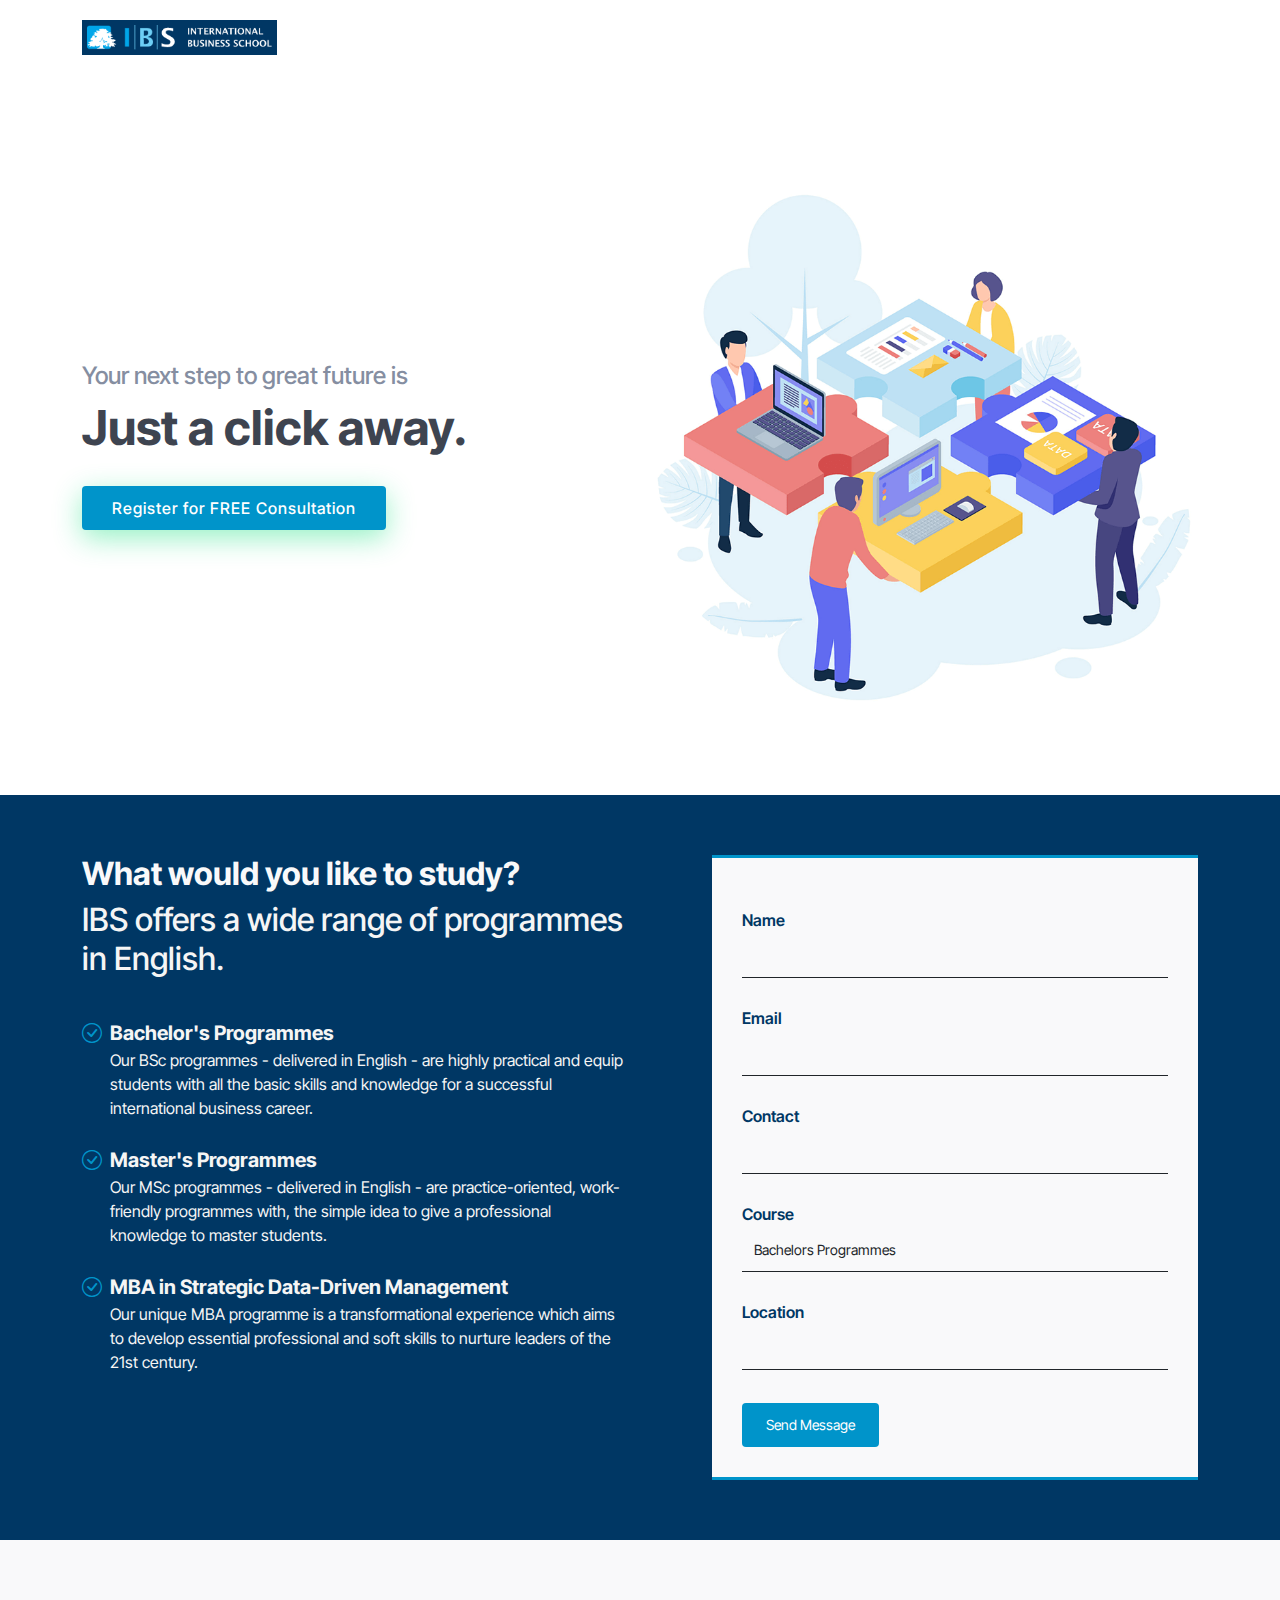
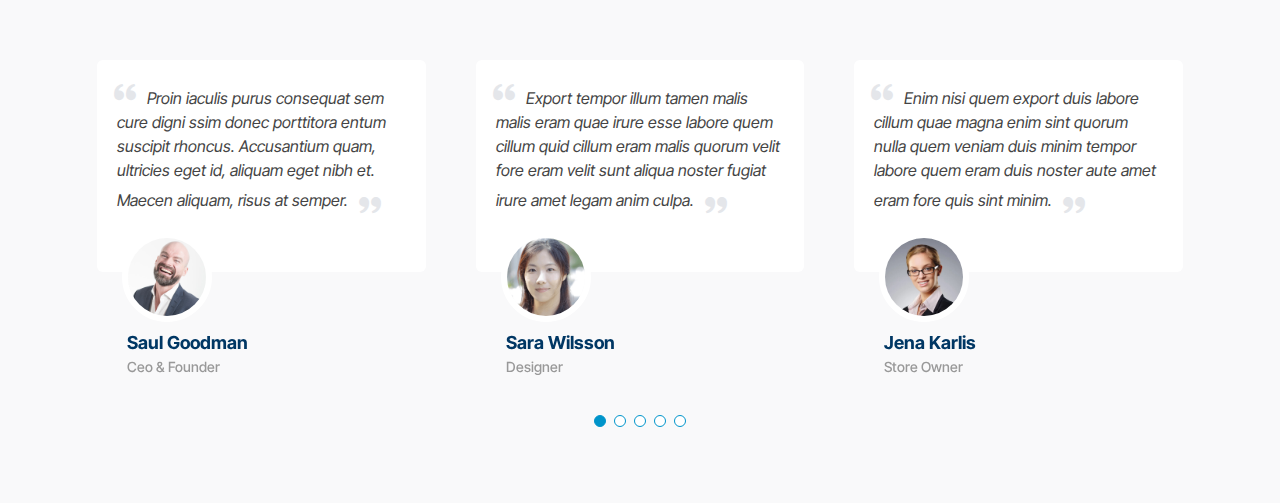
==== index.html @ 45994ca2 "first commit" ====
<!DOCTYPE html>
<html lang="en">

<head>
  <meta charset="utf-8">
  <meta content="width=device-width, initial-scale=1.0" name="viewport">

  <title>eNno Bootstrap Template - Index</title>
  <meta content="" name="description">
  <meta content="" name="keywords">

  <!-- Favicons -->
  <link href="image/favicon.png" rel="icon">
  <link href="image/apple-touch-icon.png" rel="apple-touch-icon">

  <!-- Google Fonts -->
  <link href="https://fonts.googleapis.com/css?family=Open+Sans:300,300i,400,400i,600,600i,700,700i|Raleway:300,300i,400,400i,500,500i,600,600i,700,700i|Poppins:300,300i,400,400i,500,500i,600,600i,700,700i" rel="stylesheet">

  <script src="https://ajax.googleapis.com/ajax/libs/jquery/3.6.3/jquery.min.js"></script>
  <!-- Vendor CSS Files -->
  <link href="css/bootstrap.min.css" rel="stylesheet">
  <link href="css/bootstrap-icons.css" rel="stylesheet">
  <link href="css/boxicons.min.css" rel="stylesheet">
  <link href="css/glightbox.min.css" rel="stylesheet">
  <link href="css/swiper-bundle.min.css" rel="stylesheet">

  <!-- Template Main CSS File -->
  <link href="css/style.css" rel="stylesheet">
  <base target="_top">
</head>

<body>

    <!-- ======= Header ======= -->
    <header id="header" class="">
        <div class="container d-flex align-items-center justify-content-between">

        <!-- <h1 class="logo"><a href="index.html">eNno</a></h1> -->
        <!-- Uncomment below if you prefer to use an image logo -->
        <a href="index.html" class="logo"><img src="image/logo.png" alt="" class="img-fluid"></a>

        

        </div>
    </header><!-- End Header -->

  <!-- ======= Hero Section ======= -->
  <section id="hero" class="d-flex align-items-center">

    <div class="container">
      <div class="row">
        <div class="col-lg-6 pt-5 pt-lg-0 order-2 order-lg-1 d-flex flex-column justify-content-center">
          <h2 >Your next step to great future is </h2>
          <h1>Just a click away.</h1>
          <div class="d-flex">
            <a href="#about" class="btn-get-started">Register for FREE Consultation</a>
          </div>
        </div>
        <div class="col-lg-6 order-1 order-lg-2 hero-img">
          <img src="image/hero-img.png" class="img-fluid animated" alt="">
        </div>
      </div>
    </div>

  </section><!-- End Hero -->

  <main id="main">


    <!-- ======= About Section ======= -->
    <section id="about" class="about">
      <div class="container">

        <div class="row">
          <div class="col-lg-6 pt-4 pt-lg-0 content">
            <h3>What would you like to study?</h3>
            <h2>IBS offers a wide range of programmes in English.</h2>
            <ul>
                <li>
                    <i class="bi bi-check-circle"></i>
                    <strong>Bachelor's Programmes</strong>
                    <p>Our BSc programmes - delivered in English - are highly practical and equip students with all the basic skills and knowledge for a successful international business career.</p>
                </li>
                <li>
                    <i class="bi bi-check-circle"></i>
                    <strong>Master's Programmes</strong>
                    <p>Our MSc programmes - delivered in English - are practice-oriented, work-friendly programmes with, the simple idea to give a professional knowledge to master students.</p>
                </li>
                <li>
                    <i class="bi bi-check-circle"></i>
                    <strong>MBA in Strategic Data-Driven Management</strong>
                    <p>Our unique MBA programme is a transformational experience which aims to develop essential&nbsp;professional and soft skills&nbsp;to nurture leaders of the 21st century.</p>
                </li>
            </ul>
            
          </div>
          <div class="col-lg-6">
            <!-- <img src="assets/img/about.png" class="img-fluid" alt=""> -->

            <script type="text/javascript">var submitted=false;</script>
            <iframe name="hidden_iframe" id="hidden_iframe" style="display:none;" onload="if(submitted)  {window.location='/thank-you.html';}"></iframe>
            <div class="lead-form" id="lead-contact-form"> 
                <form action="https://docs.google.com/forms/d/e/1FAIpQLSdNk7cVR_awA-ySFGOlF6s7xC6BbtpUK9-L3digm1jxkjU0rg/formResponse" class="form lead" method="post" target="hidden_iframe"
                onsubmit="submitted=true;">
                    <div class="form-group mt-3">
                    <label for="name">Name</label>
                    <input type="text" name="entry.632308489" class="form-control" id="name" required>
                    </div>
                    <div class="form-group mt-3">
                    <label for="email">Email</label>
                    <input type="email" class="form-control" name="entry.160208430" id="email" required>
                    </div>
                    <div class="form-group mt-3">
                        <label for="contact">Contact</label>
                        <input type="tel" class="form-control" id="contact" name="entry.537066818" required>
                    </div>
                    <div class="form-group mt-3">
                        <label for="course">Course</label>
                        <select name="entry.1740682130" class="form-control">
                            <option name="entry.1740682130" data-value="Bachelors Programmes">Bachelors Programmes</option>
                            <option name="entry.1740682130" data-value="Postgraduate Programmes">Postgraduate Programmes</option>
                            <option name="entry.1740682130" data-value="Master in Business Administration">Master in Business Administration</option>
                        </select>
                    </div>
                    <div class="form-group mt-3">
                        <label for="location">Location</label>
                        <input type="text" name="entry.1742617192" class="form-control" id="location" required>
                    </div>
                    <input class="button" type="submit" value="Send Message" />
                </form>
            </div>
          </div>
        </div>

      </div>
    </section><!-- End About Section -->

    <!-- ======= Testimonials Section ======= -->
    <section id="testimonials" class="testimonials section-bg">
      <div class="container">

        <div class="section-title">
          <!-- <span>Testimonials</span>
          <h2>Testimonials</h2>
          <p>Sit sint consectetur velit quisquam cupiditate impedit suscipit alias</p> -->
        </div>

        <div class="testimonials-slider swiper" data-aos="fade-up" data-aos-delay="100">
          <div class="swiper-wrapper">

            <div class="swiper-slide">
              <div class="testimonial-item">
                <p>
                  <i class="bx bxs-quote-alt-left quote-icon-left"></i>
                  Proin iaculis purus consequat sem cure digni ssim donec porttitora entum suscipit rhoncus. Accusantium quam, ultricies eget id, aliquam eget nibh et. Maecen aliquam, risus at semper.
                  <i class="bx bxs-quote-alt-right quote-icon-right"></i>
                </p>
                <img src="image/testimonials-1.jpg" class="testimonial-img" alt="">
                <h3>Saul Goodman</h3>
                <h4>Ceo &amp; Founder</h4>
              </div>
            </div><!-- End testimonial item -->

            <div class="swiper-slide">
              <div class="testimonial-item">
                <p>
                  <i class="bx bxs-quote-alt-left quote-icon-left"></i>
                  Export tempor illum tamen malis malis eram quae irure esse labore quem cillum quid cillum eram malis quorum velit fore eram velit sunt aliqua noster fugiat irure amet legam anim culpa.
                  <i class="bx bxs-quote-alt-right quote-icon-right"></i>
                </p>
                <img src="image/testimonials-2.jpg" class="testimonial-img" alt="">
                <h3>Sara Wilsson</h3>
                <h4>Designer</h4>
              </div>
            </div><!-- End testimonial item -->

            <div class="swiper-slide">
              <div class="testimonial-item">
                <p>
                  <i class="bx bxs-quote-alt-left quote-icon-left"></i>
                  Enim nisi quem export duis labore cillum quae magna enim sint quorum nulla quem veniam duis minim tempor labore quem eram duis noster aute amet eram fore quis sint minim.
                  <i class="bx bxs-quote-alt-right quote-icon-right"></i>
                </p>
                <img src="image/testimonials-3.jpg" class="testimonial-img" alt="">
                <h3>Jena Karlis</h3>
                <h4>Store Owner</h4>
              </div>
            </div><!-- End testimonial item -->

            <div class="swiper-slide">
              <div class="testimonial-item">
                <p>
                  <i class="bx bxs-quote-alt-left quote-icon-left"></i>
                  Fugiat enim eram quae cillum dolore dolor amet nulla culpa multos export minim fugiat minim velit minim dolor enim duis veniam ipsum anim magna sunt elit fore quem dolore labore illum veniam.
                  <i class="bx bxs-quote-alt-right quote-icon-right"></i>
                </p>
                <img src="image/testimonials-4.jpg" class="testimonial-img" alt="">
                <h3>Matt Brandon</h3>
                <h4>Freelancer</h4>
              </div>
            </div><!-- End testimonial item -->

            <div class="swiper-slide">
              <div class="testimonial-item">
                <p>
                  <i class="bx bxs-quote-alt-left quote-icon-left"></i>
                  Quis quorum aliqua sint quem legam fore sunt eram irure aliqua veniam tempor noster veniam enim culpa labore duis sunt culpa nulla illum cillum fugiat legam esse veniam culpa fore nisi cillum quid.
                  <i class="bx bxs-quote-alt-right quote-icon-right"></i>
                </p>
                <img src="image/testimonials-5.jpg" class="testimonial-img" alt="">
                <h3>John Larson</h3>
                <h4>Entrepreneur</h4>
              </div>
            </div><!-- End testimonial item -->

          </div>
          <div class="swiper-pagination"></div>
        </div>

      </div>
    </section><!-- End Testimonials Section -->


  </main><!-- End #main -->

  <a href="#" class="back-to-top d-flex align-items-center justify-content-center"><i class="bi bi-arrow-up-short"></i></a>

  <!-- Vendor JS Files -->
  <!-- <script src="assets/vendor/purecounter/purecounter_vanilla.js"></script> -->
  <script src="js/bootstrap.bundle.min.js"></script>
  <script src="js/glightbox.min.js"></script>
  <!-- <script src="assets/vendor/isotope-layout/isotope.pkgd.min.js"></script> -->
  <script src="js/swiper-bundle.min.js"></script>

  <!-- Template Main JS File -->
  <script src="js/main.js"></script>

</body>

</html>
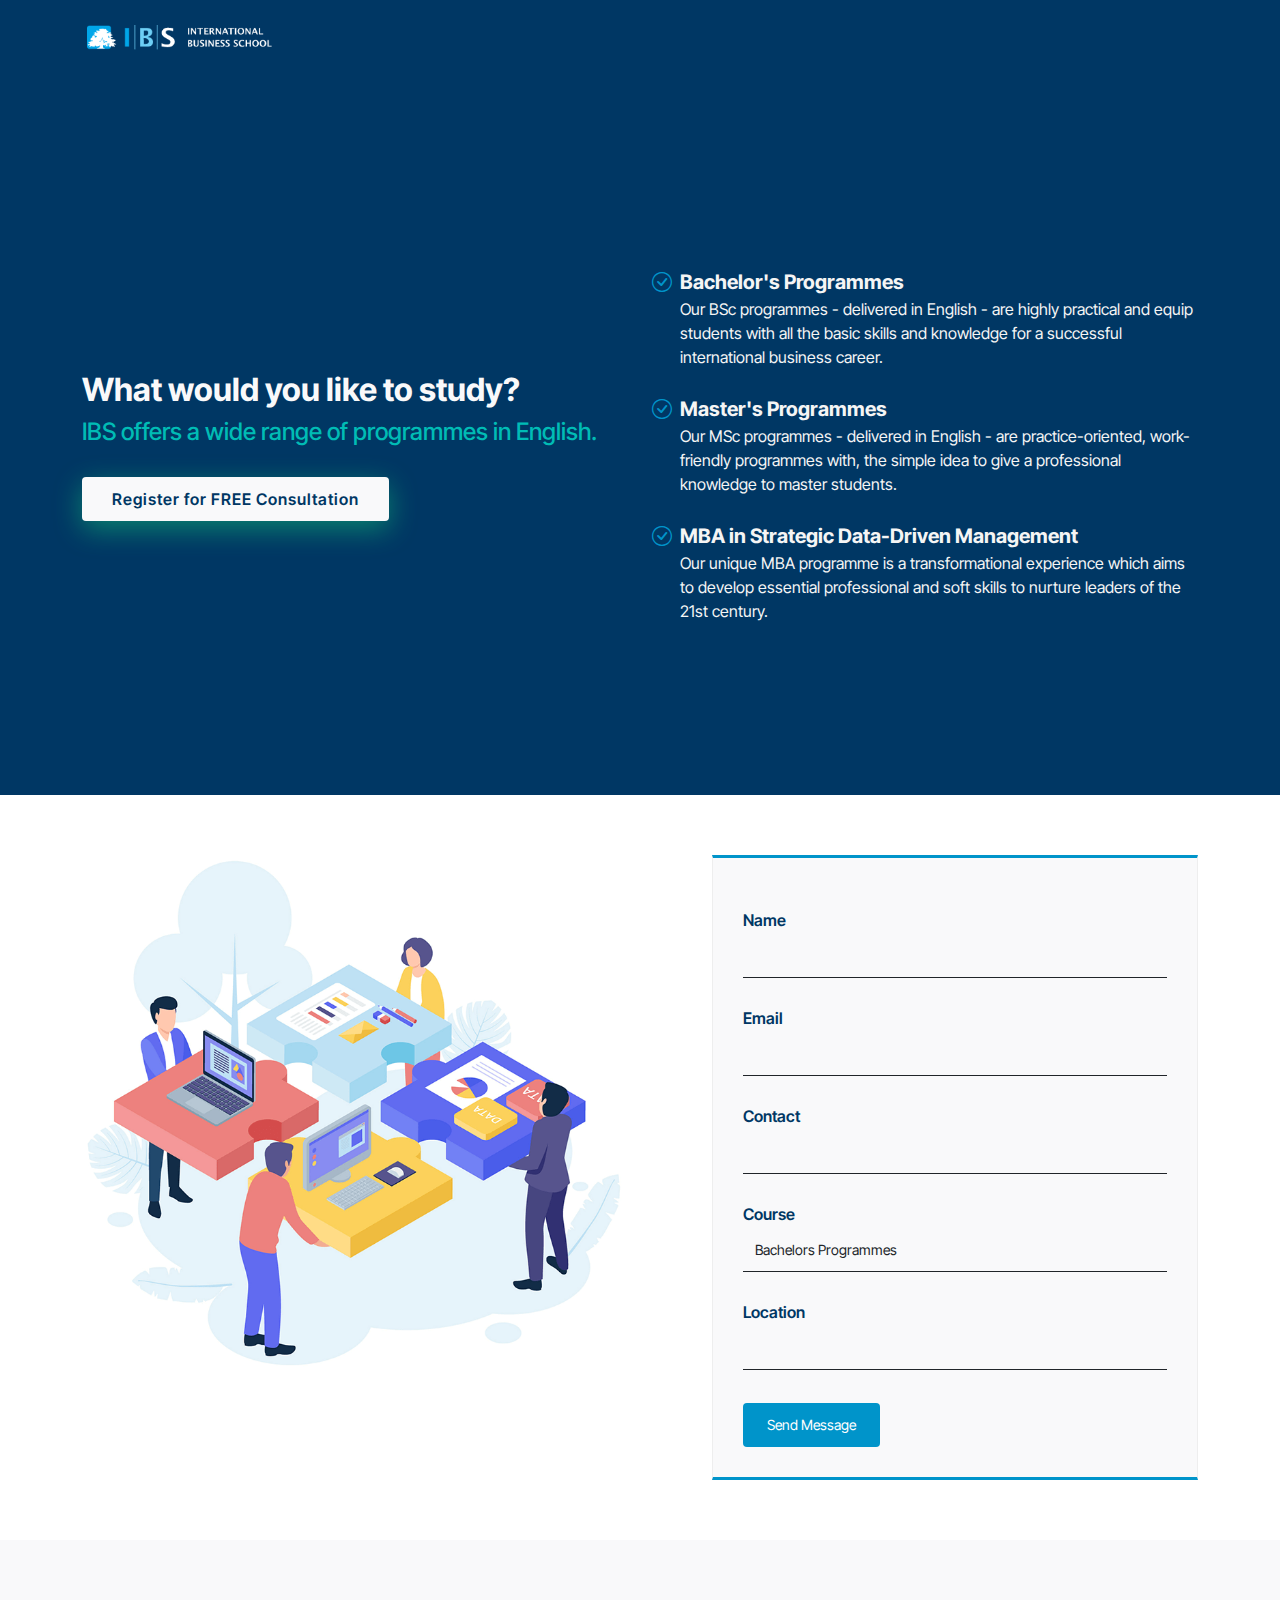
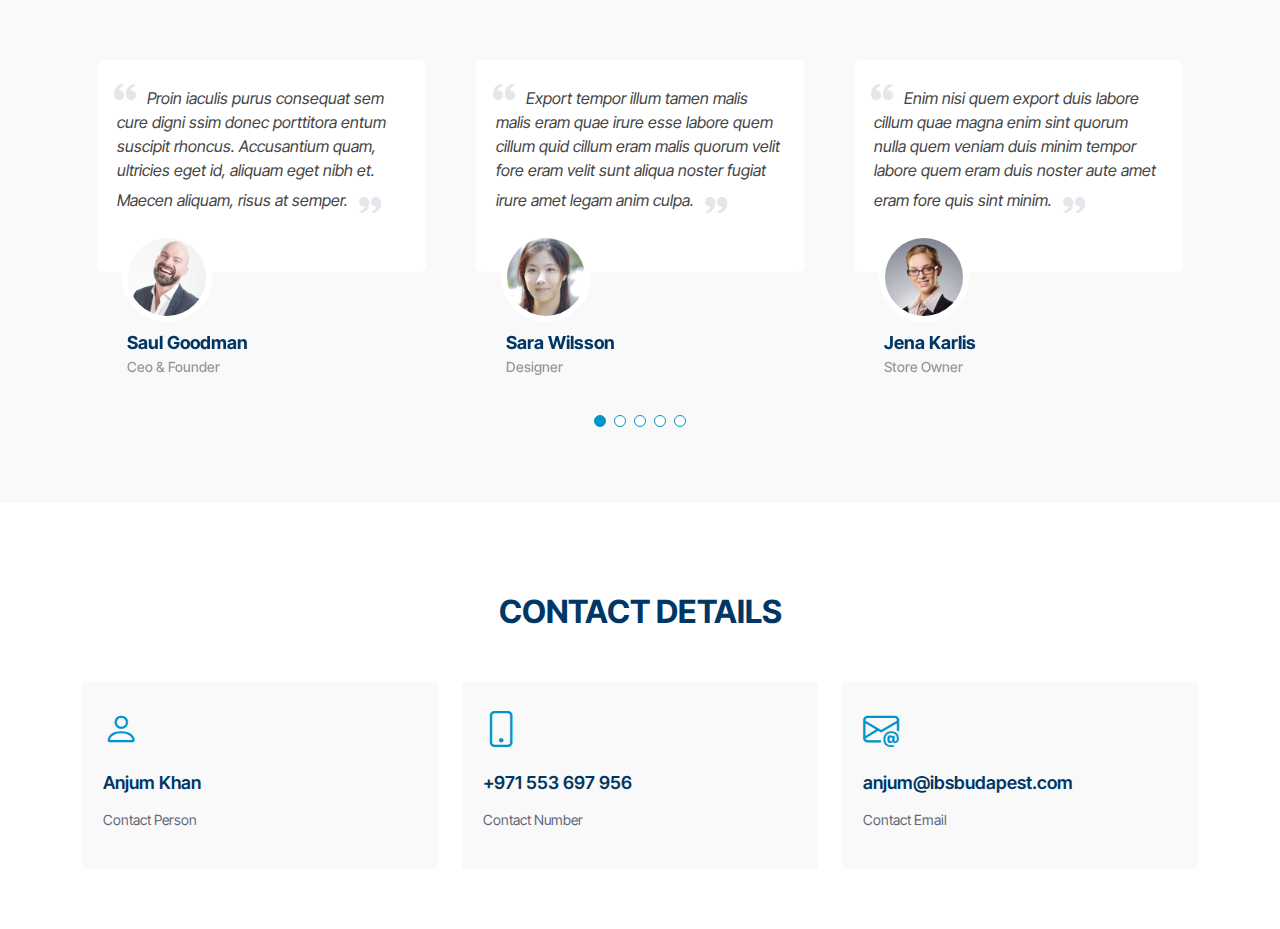
==== commit 4be035e5: "Client Changes v1" ====
--- a/index.html
+++ b/index.html
@@ -5,16 +5,17 @@
   <meta charset="utf-8">
   <meta content="width=device-width, initial-scale=1.0" name="viewport">
 
-  <title>eNno Bootstrap Template - Index</title>
+  <title>IBS Free Consultation</title>
   <meta content="" name="description">
   <meta content="" name="keywords">
 
   <!-- Favicons -->
-  <link href="image/favicon.png" rel="icon">
-  <link href="image/apple-touch-icon.png" rel="apple-touch-icon">
+  <link href="https://www.ibs-b.hu/static/default/asset/img/favicon/favicon-32x32.png" rel="icon" sizes="32x32" type="image/png">
+  <link href="https://www.ibs-b.hu/static/default/asset/img/favicon/favicon-16x16.png" rel="icon" sizes="16x16" type="image/png">
+  <link href="https://www.ibs-b.hu/static/default/asset/img/favicon/apple-touch-icon.png" rel="apple-touch-icon" sizes="180x180">
 
   <!-- Google Fonts -->
-  <link href="https://fonts.googleapis.com/css?family=Open+Sans:300,300i,400,400i,600,600i,700,700i|Raleway:300,300i,400,400i,500,500i,600,600i,700,700i|Poppins:300,300i,400,400i,500,500i,600,600i,700,700i" rel="stylesheet">
+  <!-- <link href="https://fonts.googleapis.com/css?family=Open+Sans:300,300i,400,400i,600,600i,700,700i|Raleway:300,300i,400,400i,500,500i,600,600i,700,700i|Poppins:300,300i,400,400i,500,500i,600,600i,700,700i" rel="stylesheet"> -->
 
   <script src="https://ajax.googleapis.com/ajax/libs/jquery/3.6.3/jquery.min.js"></script>
   <!-- Vendor CSS Files -->
@@ -49,16 +50,41 @@
 
     <div class="container">
       <div class="row">
+        <!-- <div class="col-lg-6 order-1 order-lg-2 hero-img">
+          <img src="image/hero-img.png" class="img-fluid animated" alt="">
+        </div> -->
+        <div class="col-lg-6 pt-4 pt-lg-0 content order-1 order-lg-2">
+          <!-- <h3>What would you like to study?</h3>
+          <h2>IBS offers a wide range of programmes in English.</h2> -->
+          <ul>
+              <li>
+                  <i class="bi bi-check-circle"></i>
+                  <a href="https://www.ibs-b.hu/en/programmes/bachelors-programmes/" target="_blank"><strong>Bachelor's Programmes</strong></a>
+                  <p>Our BSc programmes - delivered in English - are highly practical and equip students with all the basic skills and knowledge for a successful international business career.</p>
+              </li>
+              <li>
+                  <i class="bi bi-check-circle"></i>
+                  <a href="https://www.ibs-b.hu/en/programmes/postgraduate-programmes/" target="_blank"><strong>Master's Programmes</strong></a>
+                  <p>Our MSc programmes - delivered in English - are practice-oriented, work-friendly programmes with, the simple idea to give a professional knowledge to master students.</p>
+              </li>
+              <li>
+                  <i class="bi bi-check-circle"></i>
+                  <a href="https://www.ibs-b.hu/en/programmes/master-in-business-administration/" target="_blank"><strong>MBA in Strategic Data-Driven Management</strong></a>
+                  <p>Our unique MBA programme is a transformational experience which aims to develop essential&nbsp;professional and soft skills&nbsp;to nurture leaders of the 21st century.</p>
+              </li>
+          </ul>
+          
+        </div>
         <div class="col-lg-6 pt-5 pt-lg-0 order-2 order-lg-1 d-flex flex-column justify-content-center">
-          <h2 >Your next step to great future is </h2>
-          <h1>Just a click away.</h1>
+          <!-- <h2 >Your next step to great future is </h2>
+          <h1>Just a click away.</h1> -->
+          <h3>What would you like to study?</h3>
+          <h2>IBS offers a wide range of programmes in English.</h2>
           <div class="d-flex">
             <a href="#about" class="btn-get-started">Register for FREE Consultation</a>
           </div>
         </div>
-        <div class="col-lg-6 order-1 order-lg-2 hero-img">
-          <img src="image/hero-img.png" class="img-fluid animated" alt="">
-        </div>
+        
       </div>
     </div>
 
@@ -72,7 +98,7 @@
       <div class="container">
 
         <div class="row">
-          <div class="col-lg-6 pt-4 pt-lg-0 content">
+          <!-- <div class="col-lg-6 pt-4 pt-lg-0 content">
             <h3>What would you like to study?</h3>
             <h2>IBS offers a wide range of programmes in English.</h2>
             <ul>
@@ -93,8 +119,11 @@
                 </li>
             </ul>
             
-          </div>
-          <div class="col-lg-6">
+          </div> -->
+          <div class="col-lg-6 order-2 order-lg-1 hero-img">
+            <img src="image/hero-img.png" class="img-fluid animated" alt="">
+          </div>
+          <div class="col-lg-6 order-2 order-lg-1">
             <!-- <img src="assets/img/about.png" class="img-fluid" alt=""> -->
 
             <script type="text/javascript">var submitted=false;</script>
@@ -220,6 +249,38 @@
       </div>
     </section><!-- End Testimonials Section -->
 
+    <section id="featured-services" class="featured-services">
+      <div class="container">
+        <div class="section-title">
+          <h2>Contact Details</h2>
+        </div>
+        <div class="row">
+          <div class="col-lg-4 col-md-6">
+            <div class="icon-box">
+              <div class="icon"><i class="bi bi-person"></i></div>
+              <h4 class="title"><a href="">Anjum Khan</a></h4>
+              <p class="description">Contact Person</p>
+            </div>
+          </div>
+          <div class="col-lg-4 col-md-6 mt-4 mt-md-0">
+            <div class="icon-box">
+              <div class="icon"><i class="bi bi-phone"></i></div>
+              <h4 class="title"><a href="">+971 553 697 956</a></h4>
+              <p class="description">Contact Number</p>
+            </div>
+          </div>
+          <div class="col-lg-4 col-md-6 mt-4 mt-lg-0">
+            <div class="icon-box">
+              <div class="icon"><i class="bi bi-envelope-at"></i></div>
+              <h4 class="title"><a href="">anjum@ibsbudapest.com</a></h4>
+              <p class="description">Contact Email</p>
+            </div>
+          </div>
+        </div>
+
+      </div>
+    </section>
+
 
   </main><!-- End #main -->
 
--- a/css/style.css
+++ b/css/style.css
@@ -59,7 +59,7 @@
 # Header
 --------------------------------------------------------------*/
 #header {
-  background: #fff;
+  background: #003764;
   transition: all 0.5s;
   z-index: 997;
   padding: 20px 0;
@@ -72,7 +72,6 @@
   font-size: 20px;
   margin: 0;
   padding: 5px;
-  background-color: #003764;
   line-height: 1;
   font-weight: 700;
   letter-spacing: 0.5px;
@@ -95,32 +94,31 @@
 #hero {
   width: 100%;
   height: 80vh;
-  background: #fff;
+  background: #003764;
   padding-top: 82px;
 }
-#hero h1 {
-  margin: 10px 0 30px 0;
-  font-size: 48px;
+#hero h3 {
   font-weight: 700;
-  line-height: 56px;
-  color: #3e4450;
+  font-size: 32px;
+  color: #f9f9fa;
 }
 #hero h2 {
-  color: #858ea1;
+  color: #00bcb5;
   margin: 0;
   font-size: 24px;
+  margin-bottom: 30px;
 }
 #hero .btn-get-started {
   font-family: "Inter Tight";
-  font-weight: 500;
+  font-weight: 600;
   font-size: 16px;
   letter-spacing: 1px;
   display: inline-block;
   padding: 10px 30px 10px 30px;
   border-radius: 4px;
   transition: 0.5s;
-  color: #fff;
-  background: #0094ca;
+  color: #003764;
+  background: #f9f9fa;
   box-shadow: 0 8px 28px rgba(22, 223, 126, 0.45);
 }
 #hero .btn-get-started:hover {
@@ -129,6 +127,38 @@
 }
 #hero .animated {
   animation: up-down 2s ease-in-out infinite alternate-reverse both;
+}
+#hero .content {
+  color: #f5f5f5;
+}
+#hero .content h3 {
+  font-weight: 700;
+  font-size: 32px;
+  color: #f9f9fa;
+}
+#hero .content ul {
+  list-style: none;
+  padding: 0;
+  margin-top: 40px;
+}
+#hero .content ul li {
+  padding-bottom: 25px;
+}
+#hero .content ul i {
+  font-size: 20px;
+  padding-right: 4px;
+  color: #0094ca;
+}
+#hero .content ul strong {
+  font-size: 20px;
+  color: #f5f5f5;
+}
+#hero .content ul p {
+  padding-left: 28px;
+  margin-bottom: 15px;
+}
+#hero .content p:last-child {
+  margin-bottom: 0;
 }
 
 @media (max-width: 991px) {
@@ -198,7 +228,7 @@
   text-transform: uppercase;
   margin-bottom: 20px;
   padding-bottom: 0;
-  color: #5f687b;
+  color: #003764;
   position: relative;
   z-index: 2;
 }
@@ -233,7 +263,7 @@
 # About
 --------------------------------------------------------------*/
 .about {
-  background-color: #003764;
+  background-color: #ffffff;
 }
 .about .content {
   color: #f5f5f5;
@@ -266,7 +296,37 @@
 .about .content p:last-child {
   margin-bottom: 0;
 }
-
+.about .animated {
+  animation: up-down 2s ease-in-out infinite alternate-reverse both;
+}
+
+@media (max-width: 991px) {
+  .about {
+    height: 100vh;
+  }
+  .about .animated {
+    animation: none;
+  }
+  .about .hero-img {
+    text-align: center;
+  }
+  .about .hero-img img {
+    width: 50%;
+  }
+}
+@media (max-width: 768px) {
+  .about {
+    height: auto;
+  }
+  .about .hero-img img {
+    width: 70%;
+  }
+}
+@media (max-width: 575px) {
+  .about .hero-img img {
+    width: 80%;
+  }
+}
 /*--------------------------------------------------------------
 # Testimonials
 --------------------------------------------------------------*/
@@ -346,6 +406,7 @@
 }
 .lead-form .lead {
   width: 100%;
+  border: 1px solid #eeeeee;
   border-top: 3px solid #0094ca;
   border-bottom: 3px solid #0094ca;
   padding: 30px;
@@ -396,4 +457,45 @@
   .lead-form {
     padding-left: 60px;
   }
+}
+/*--------------------------------------------------------------
+# Featured Services
+--------------------------------------------------------------*/
+.featured-services {
+  padding: 60px 0;
+}
+.featured-services .icon-box {
+  padding: 20px;
+  color: #5f687b;
+  background: #f9f9fa;
+  border-radius: 4px;
+  border: 1px solid #f9f9fa;
+  transition: 0.3s;
+  height: 100%;
+}
+.featured-services .icon-box:hover {
+  border-color: #eaecef;
+}
+.featured-services .icon-box:hover .title a {
+  color: #0094ca;
+}
+.featured-services .icon {
+  margin: 0 0 15px 0;
+}
+.featured-services i {
+  color: #0094ca;
+  font-size: 36px;
+}
+.featured-services .title {
+  font-weight: 600;
+  margin-bottom: 15px;
+  font-size: 18px;
+}
+.featured-services a {
+  color: #003764;
+  transition: 0.3s;
+}
+.featured-services .description {
+  line-height: 24px;
+  font-size: 14px;
 }/*# sourceMappingURL=style.css.map */